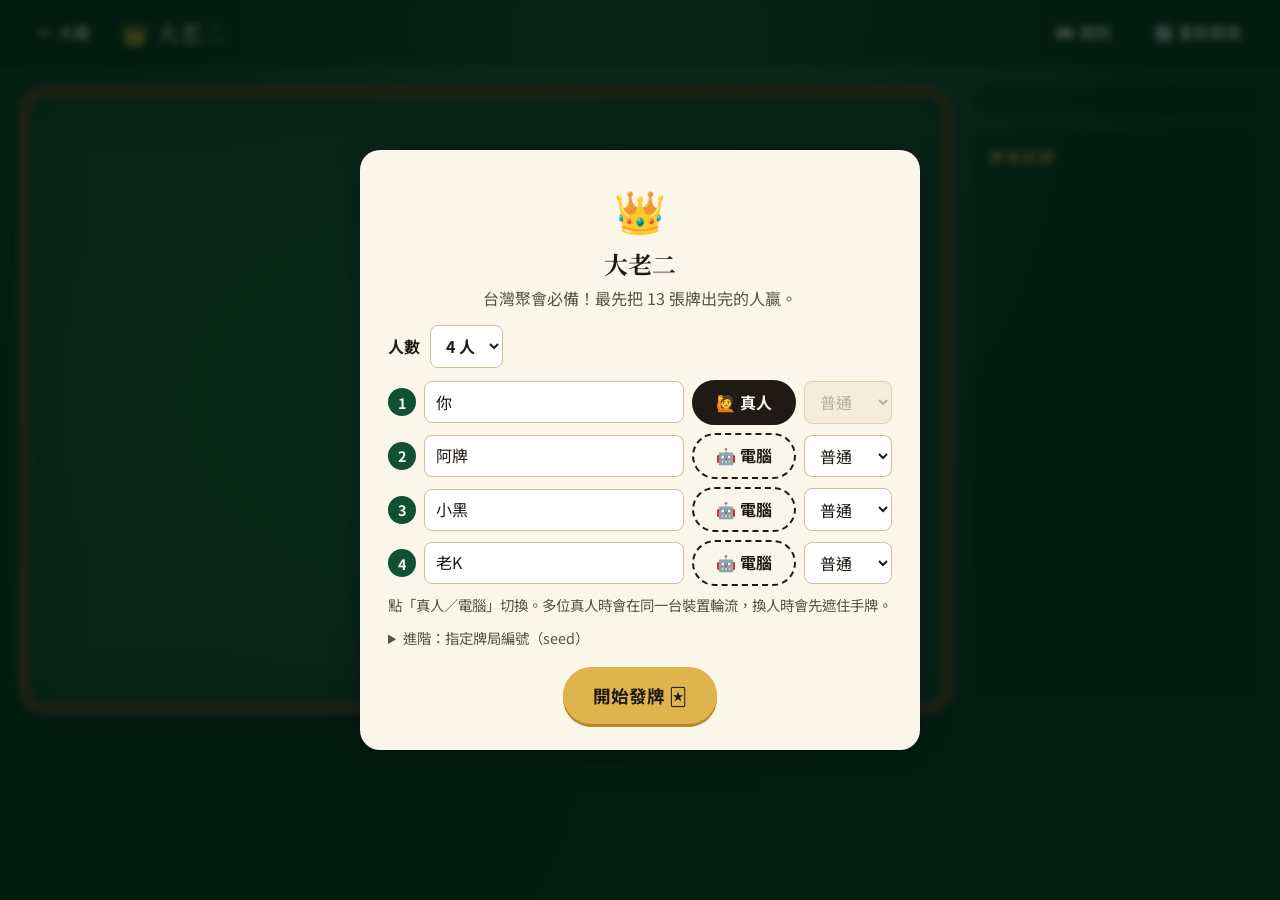
==== games/big-two/index.html @ 9e5118ac "初版" ====
<!DOCTYPE html>
<html lang="zh-Hant-TW">
<head>
  <meta charset="utf-8">
  <meta name="viewport" content="width=device-width, initial-scale=1">
  <title>牌搭子 Card Buddies</title>
  <link rel="icon" href="data:image/svg+xml,<svg xmlns=%22http://www.w3.org/2000/svg%22 viewBox=%220 0 100 100%22><text y=%22.9em%22 font-size=%2290%22>🃏</text></svg>">
  <link rel="stylesheet" href="../../assets/style.css">
</head>
<body class="page-game">
  <div id="app"></div>
  <noscript>這個遊戲需要開啟 JavaScript 才能玩喔！</noscript>

  <!-- 載入順序固定：core → manifest → 本遊戲 rules → 本遊戲 game（見 AGENTS.md） -->
  <script src="../../core/base.js"></script>
  <script src="../../core/rng.js"></script>
  <script src="../../core/cards.js"></script>
  <script src="../../core/table.js"></script>
  <script src="../manifest.js"></script>
  <script src="rules.js"></script>
  <script src="game.js"></script>
</body>
</html>
---- assets/style.css ----
/* =========================================================
 * assets/style.css — 牌搭子 Card Buddies 共用樣式
 * 所有顏色、圓角、陰影都走 :root 變數；新頁面請重用既有 class（見 AGENTS.md）。
 * ========================================================= */
@import url('https://fonts.googleapis.com/css2?family=Noto+Serif+TC:wght@700;900&family=Noto+Sans+TC:wght@400;500;700&display=swap');

:root {
  --felt: #0f5132;
  --felt-dark: #093822;
  --felt-light: #1b6b45;
  --paper: #fbf6ea;
  --paper-2: #f2e9d4;
  --ink: #1f1a14;
  --ink-soft: #5b5246;
  --gold: #e0b44c;
  --gold-dark: #b8892a;
  --red: #c8323c;
  --black: #1d1d24;
  --danger: #ff7a59;
  --ok: #7bd389;
  --radius: 14px;
  --radius-sm: 8px;
  --shadow: 0 10px 30px rgba(0, 0, 0, .25);
  --shadow-sm: 0 2px 6px rgba(0, 0, 0, .25);
  --font: 'Noto Sans TC', 'PingFang TC', 'Microsoft JhengHei', system-ui, sans-serif;
  --font-display: 'Noto Serif TC', 'Songti TC', serif;
  --card-w: 64px;
}

* { box-sizing: border-box; }
html, body { margin: 0; }
body {
  font-family: var(--font);
  color: var(--paper);
  background:
    radial-gradient(ellipse at 50% 0%, var(--felt-light) 0%, transparent 60%),
    radial-gradient(circle at 20% 80%, rgba(0,0,0,.25), transparent 50%),
    var(--felt-dark);
  min-height: 100vh;
  line-height: 1.6;
}
a { color: var(--gold); }
button, input, select { font: inherit; }
[hidden] { display: none !important; }

/* ---------- 按鈕 ---------- */
.btn {
  display: inline-flex; align-items: center; gap: .35em;
  padding: .5em 1.1em; border-radius: 999px; border: 2px solid var(--paper);
  background: transparent; color: var(--paper); cursor: pointer; text-decoration: none;
  font-weight: 700; transition: transform .12s, background .12s, box-shadow .12s;
}
.btn:hover:not(:disabled) { transform: translateY(-1px); background: rgba(255,255,255,.08); }
.btn:focus-visible { outline: 3px solid var(--gold); outline-offset: 2px; }
.btn:disabled { opacity: .4; cursor: not-allowed; }
.btn-primary { background: var(--gold); border-color: var(--gold); color: var(--ink); box-shadow: 0 3px 0 var(--gold-dark); }
.btn-primary:hover:not(:disabled) { background: #ecc463; }
.btn-ghost { border-color: transparent; }
.btn-lg { font-size: 1.1rem; padding: .7em 1.6em; }
.btn-toggle { min-width: 6.5em; justify-content: center; }
.btn-toggle.is-human { background: var(--paper); color: var(--ink); }
.btn-toggle.is-ai { border-style: dashed; }

.input {
  padding: .45em .7em; border-radius: var(--radius-sm); border: 1px solid #cbbf9f;
  background: #fff; color: var(--ink); min-width: 0;
}
.input:disabled { background: var(--paper-2); color: #9a917f; }

.badge {
  display: inline-block; margin-left: .5em; padding: 0 .6em; border-radius: 999px;
  background: rgba(0,0,0,.3); color: var(--paper); font-size: .8rem; font-weight: 700; vertical-align: middle;
}
.badge-warn { background: var(--danger); color: var(--ink); }
.hint { color: var(--ink-soft); font-size: .9rem; margin: .5em 0; }
.link { display: block; text-align: center; margin-top: .8em; color: var(--ink-soft); }

/* =========================================================
 * 大廳
 * ========================================================= */
.lobby { max-width: 1080px; margin: 0 auto; padding: 0 20px 60px; }
.hero { text-align: center; padding: 64px 0 36px; position: relative; }
.hero-fan { display: flex; justify-content: center; margin-bottom: 18px; height: 120px; }
.hero-fan .card { --card-w: 74px; margin: 0 -14px; transform-origin: 50% 120%; box-shadow: var(--shadow); }
.hero-fan .card:nth-child(1) { transform: rotate(-24deg); }
.hero-fan .card:nth-child(2) { transform: rotate(-12deg) translateY(-8px); }
.hero-fan .card:nth-child(3) { transform: translateY(-12px); }
.hero-fan .card:nth-child(4) { transform: rotate(12deg) translateY(-8px); }
.hero-fan .card:nth-child(5) { transform: rotate(24deg); }
.hero h1 { font-family: var(--font-display); font-size: clamp(2.4rem, 6vw, 3.8rem); margin: 0; letter-spacing: .06em; }
.hero h1 small { display: block; font-family: var(--font); font-size: .35em; letter-spacing: .3em; color: var(--gold); font-weight: 700; }
.hero p { font-size: 1.15rem; color: #dfe9dd; margin: .6em 0 0; }

.section-title { font-family: var(--font-display); font-size: 1.5rem; margin: 48px 0 18px; display: flex; align-items: center; gap: .5em; }
.section-title::before { content: '♠'; color: var(--gold); }

.game-grid { display: grid; grid-template-columns: repeat(auto-fill, minmax(290px, 1fr)); gap: 22px; }
.game-card {
  position: relative; background: var(--paper); color: var(--ink); border-radius: var(--radius);
  padding: 22px 22px 20px; box-shadow: var(--shadow); display: flex; flex-direction: column;
  border: 1px solid #fff; transition: transform .18s, box-shadow .18s; text-decoration: none;
}
.game-card::after { /* 牌角花色 */
  content: attr(data-suit); position: absolute; right: 16px; top: 12px; font-size: 1.6rem; color: var(--red); opacity: .8;
}
.game-card:hover { transform: translateY(-4px) rotate(-.4deg); box-shadow: 0 18px 40px rgba(0,0,0,.35); }
.game-emoji { font-size: 2.6rem; line-height: 1; }
.game-card h3 { font-family: var(--font-display); font-size: 1.6rem; margin: .35em 0 0; }
.game-card h3 small { font-family: var(--font); font-size: .85rem; color: var(--ink-soft); margin-left: .5em; font-weight: 500; }
.game-card p { margin: .4em 0 .9em; color: var(--ink-soft); flex: 1; }
.meta-row { display: flex; flex-wrap: wrap; gap: 6px; margin-bottom: 14px; }
.chip { font-size: .8rem; padding: .15em .7em; border-radius: 999px; background: var(--paper-2); color: var(--ink); }
.chip-tag { background: transparent; border: 1px solid #d8cba9; }
.game-card .btn { align-self: flex-start; }
.game-card .btn-primary { box-shadow: 0 3px 0 var(--gold-dark); }
.game-card.is-soon { opacity: .55; border-style: dashed; background: transparent; color: var(--paper); box-shadow: none; border: 2px dashed rgba(255,255,255,.4); justify-content: center; align-items: center; text-align: center; min-height: 220px; }
.game-card.is-soon::after { content: none; }
.game-card.is-soon p { color: var(--paper); flex: 0; }

.steps { display: grid; grid-template-columns: repeat(auto-fit, minmax(220px, 1fr)); gap: 16px; padding: 0; margin: 0; list-style: none; counter-reset: s; }
.steps li { background: rgba(0,0,0,.22); border-radius: var(--radius); padding: 18px 20px; counter-increment: s; border: 1px solid rgba(255,255,255,.08); }
.steps li::before { content: counter(s); display: inline-grid; place-items: center; width: 28px; height: 28px; border-radius: 50%; background: var(--gold); color: var(--ink); font-weight: 900; margin-right: .5em; }
.steps b { font-size: 1.05rem; }
.steps p { margin: .4em 0 0; color: #d3dfd2; font-size: .95rem; }

.footer { text-align: center; color: #a9c2ae; font-size: .9rem; margin-top: 60px; }

/* =========================================================
 * 牌桌頁
 * ========================================================= */
.topbar {
  display: flex; align-items: center; gap: 12px; padding: 10px 18px;
  background: rgba(0,0,0,.28); border-bottom: 1px solid rgba(255,255,255,.08); position: sticky; top: 0; z-index: 5;
  backdrop-filter: blur(6px);
}
.topbar-title { white-space: nowrap; min-width: 0; font-family: var(--font-display); font-size: 1.35rem; margin: 0; flex: 1; display: flex; align-items: center; gap: .4em; }
.topbar-actions { display: flex; gap: 4px; }

.table-layout { display: grid; grid-template-columns: minmax(0, 1fr) 290px; gap: 18px; padding: 18px; max-width: 1400px; margin: 0 auto; }
.table-layout > * { min-width: 0; }
.stage {
  min-height: 70vh; border-radius: 28px; padding: 22px; position: relative;
  background: radial-gradient(ellipse at center, var(--felt-light), var(--felt) 70%);
  box-shadow: inset 0 0 0 10px #6b3f1d, inset 0 0 0 12px #8a5a2b, inset 0 0 60px rgba(0,0,0,.45), var(--shadow);
  display: flex; flex-direction: column; gap: 18px;
}
.stage > * { position: relative; }
.stage-cover { margin: auto; font-size: 6rem; opacity: .35; }

.sidebar { display: flex; flex-direction: column; gap: 14px; }
.panel { background: rgba(0,0,0,.25); border-radius: var(--radius); padding: 14px 16px; border: 1px solid rgba(255,255,255,.07); }
.panel h2 { font-size: .95rem; margin: 0 0 8px; color: var(--gold); letter-spacing: .1em; }
.player-chip { display: flex; align-items: center; gap: 8px; padding: 6px 8px; border-radius: var(--radius-sm); }
.player-chip.is-turn { background: rgba(224,180,76,.22); box-shadow: inset 3px 0 0 var(--gold); }
.player-name { flex: 1; font-weight: 500; }
.player-name small { color: #a9c2ae; }
.player-sum { font-size: .85rem; color: #d3dfd2; white-space: nowrap; }
.log-panel { flex: 1; min-height: 200px; display: flex; flex-direction: column; }
.log-list { margin: 0; padding: 0 0 0 1.2em; overflow-y: auto; max-height: 48vh; font-size: .88rem; color: #dfe9dd; }
.log-list li { padding: 2px 0; }
.log-list li:last-child { color: var(--gold); font-weight: 700; }
.seed { font-size: .8rem; color: #8fae98; margin: 0; text-align: center; }

/* 牌桌區塊 */
.zone-label, .opp-name, .pile-label { font-weight: 700; margin-bottom: 8px; display: flex; align-items: center; flex-wrap: wrap; gap: 2px; }
.round-banner { align-self: center; background: rgba(0,0,0,.3); padding: .2em 1.2em; border-radius: 999px; font-size: .9rem; }
.zone-dealer { align-self: center; text-align: center; }
.zone-dealer .zone-label { justify-content: center; }

.opponents { display: flex; flex-wrap: wrap; gap: 12px; justify-content: center; }
.opp { background: rgba(0,0,0,.2); border-radius: var(--radius); padding: 10px 12px; min-width: 160px; max-width: 100%; border: 2px solid transparent; }
.opp.is-turn, .seat.is-turn, .my-hand.is-turn { border-color: var(--gold); box-shadow: 0 0 0 4px rgba(224,180,76,.2), 0 0 24px rgba(224,180,76,.25); }
.opp.is-danger .badge { background: var(--danger); color: var(--ink); }

.pile { margin: auto; text-align: center; min-height: 140px; display: flex; flex-direction: column; justify-content: center; align-items: center; }
.pile-empty { font-size: 1.1rem; color: #cfe0d2; border: 2px dashed rgba(255,255,255,.3); border-radius: var(--radius); padding: 28px 40px; }

.my-hand { background: rgba(0,0,0,.18); border-radius: var(--radius); padding: 12px 14px 16px; border: 2px solid transparent; }

.seat-grid { display: grid; grid-template-columns: repeat(auto-fit, minmax(200px, 1fr)); gap: 14px; }
.seat { background: rgba(0,0,0,.2); border-radius: var(--radius); padding: 12px; border: 2px solid transparent; display: flex; flex-direction: column; gap: 8px; }
.seat.is-bust { opacity: .6; }
.seat-head, .seat-foot { display: flex; justify-content: space-between; align-items: center; gap: 6px; }
.seat-foot { font-size: .88rem; color: #d3dfd2; }
.seat-status { font-weight: 700; color: var(--gold); }

.action-bar { margin-top: auto; display: flex; flex-wrap: wrap; align-items: center; justify-content: center; gap: 10px; min-height: 48px; }
.turn-tip { font-weight: 700; padding: .3em .9em; border-radius: 999px; background: rgba(0,0,0,.3); }
.turn-tip.is-warn { background: var(--danger); color: var(--ink); }
.hint-pop { background: var(--paper); color: var(--ink); padding: .3em .9em; border-radius: 999px; font-weight: 700; animation: pop .25s ease-out; }
@keyframes pop { from { transform: scale(.7); opacity: 0; } }

/* 排七 */
.sevens-board { display: flex; flex-direction: column; gap: 6px; align-self: center; background: rgba(0,0,0,.15); padding: 12px; border-radius: var(--radius); max-width: 100%; overflow-x: auto; }
.sevens-row { display: flex; gap: 4px; align-items: center; }
.sevens-suit { width: 28px; font-size: 1.5rem; text-align: center; color: var(--paper); }
.sevens-suit.red { color: #ff8b8b; }
.card-slot { background: transparent !important; border: 1.5px dashed rgba(255,255,255,.25) !important; color: rgba(255,255,255,.35); display: grid; place-items: center; font-weight: 700; box-shadow: none !important; }
.card-slot.is-seven { border-color: rgba(224,180,76,.7) !important; color: var(--gold); }
.covered-strip { display: flex; align-items: center; gap: 8px; font-size: .9rem; }
.reveal { background: rgba(0,0,0,.25); border-radius: var(--radius); padding: 12px 16px; }
.reveal h3 { margin: 0 0 8px; font-size: 1rem; color: var(--gold); }
.reveal-row { display: flex; align-items: center; gap: 10px; margin: 6px 0; flex-wrap: wrap; }

/* =========================================================
 * 撲克牌
 * ========================================================= */
.card {
  --w: var(--card-w);
  width: var(--w); height: calc(var(--w) * 1.4); border-radius: calc(var(--w) * .12);
  background: linear-gradient(160deg, #fff, var(--paper) 80%);
  box-shadow: var(--shadow-sm); position: relative; flex: none; user-select: none;
  border: 1px solid #d9cfb8; transition: transform .12s, box-shadow .12s, opacity .12s;
}
.card-sm { --w: 38px; }
.card-md { --w: 56px; }
.card-lg { --w: 68px; }
.card-red { color: var(--red); }
.card-black { color: var(--black); }
.card-corner { position: absolute; display: flex; flex-direction: column; align-items: center; line-height: 1; font-size: calc(var(--w) * .26); }
.card-corner b { font-weight: 900; letter-spacing: -.05em; }
.card-corner i { font-style: normal; font-size: .85em; }
.card-corner.tl { top: 6%; left: 8%; }
.card-corner.br { bottom: 6%; right: 8%; transform: rotate(180deg); }
.card-pip { position: absolute; inset: 0; display: grid; place-items: center; font-size: calc(var(--w) * .55); }
.card-sm .card-corner.br { display: none; }
.card-sm .card-pip { font-size: calc(var(--w) * .5); top: 25%; }
.card-back {
  background:
    repeating-linear-gradient(45deg, rgba(255,255,255,.13) 0 4px, transparent 4px 8px),
    linear-gradient(135deg, #8e1f2b, #b8323f);
  border: 3px solid #fff;
}
.card.is-clickable { cursor: pointer; }
.card.is-clickable:hover { transform: translateY(-8px); }
.card.is-clickable:focus-visible { outline: 3px solid var(--gold); outline-offset: 2px; }
.card.is-selected { transform: translateY(-18px); box-shadow: 0 0 0 3px var(--gold), 0 10px 18px rgba(0,0,0,.35); }
.card.is-playable { box-shadow: 0 0 0 3px var(--ok), 0 0 16px rgba(123,211,137,.6); }
.card.is-dim { filter: brightness(.62) saturate(.5); }

.card-row { display: flex; gap: 6px; flex-wrap: wrap; align-items: flex-end; }
.card-row-tight { gap: 0; flex-wrap: nowrap; }
.card-row-tight .card + .card { margin-left: calc(var(--w) * -.55); }
.card-row-fan { flex-wrap: nowrap; padding-top: 22px; overflow-x: auto; padding-bottom: 4px; }
.card-row-fan .card + .card { margin-left: calc(var(--w) * -.38); }
.zone-dealer .card-row, .pile .card-row, .seat .card-row { justify-content: center; }

/* =========================================================
 * 覆蓋視窗
 * ========================================================= */
.overlay { position: fixed; inset: 0; background: rgba(5, 25, 15, .78); display: grid; place-items: center; z-index: 20; padding: 18px; backdrop-filter: blur(3px); }
.modal { background: var(--paper); color: var(--ink); border-radius: 20px; padding: 26px 28px; width: min(560px, 100%); max-height: 92vh; overflow-y: auto; box-shadow: var(--shadow); animation: pop .2s ease-out; }
.modal h2 { font-family: var(--font-display); margin: .1em 0; }
.modal-head { text-align: center; margin-bottom: 14px; }
.modal-head p { margin: 0; color: var(--ink-soft); }
.modal-emoji { font-size: 2.6rem; }
.modal .btn { border-color: var(--ink); color: var(--ink); }
.modal .btn-primary { border-color: var(--gold); }
.modal .btn-ghost { border-color: transparent; }
.modal .btn-toggle.is-human { background: var(--ink); color: var(--paper); }
.modal-actions { display: flex; justify-content: center; gap: 10px; margin-top: 18px; flex-wrap: wrap; }
.field { display: flex; align-items: center; gap: 10px; margin-bottom: 12px; font-weight: 700; }
.field-adv { margin-top: 10px; font-size: .9rem; }
.field-adv summary { cursor: pointer; color: var(--ink-soft); }
.field-adv .input { width: 100%; margin-top: 8px; }
.seat-list { display: flex; flex-direction: column; gap: 8px; }
.seat-row { display: grid; grid-template-columns: 28px 1fr auto 88px; gap: 8px; align-items: center; }
.seat-no { width: 28px; height: 28px; border-radius: 50%; background: var(--felt); color: var(--paper); display: grid; place-items: center; font-weight: 700; font-size: .9rem; }
.modal-handoff { text-align: center; }
.handoff-lock, .result-trophy { font-size: 3.4rem; }
.ranking { padding: 0; list-style: none; counter-reset: r; margin: 14px 0 0; }
.ranking li { counter-increment: r; display: flex; justify-content: space-between; padding: 10px 14px; border-radius: var(--radius-sm); background: var(--paper-2); margin-bottom: 6px; }
.ranking li::before { content: counter(r); font-weight: 900; margin-right: 10px; color: var(--ink-soft); }
.ranking li span:first-of-type { flex: 1; }
.ranking li.is-first { background: var(--gold); font-weight: 700; }
.rank-score { font-weight: 700; }
.rule-list { padding-left: 1.2em; }
.rule-list li { margin-bottom: .5em; }

/* =========================================================
 * 手機
 * ========================================================= */
@media (max-width: 860px) {
  .table-layout { grid-template-columns: minmax(0, 1fr); padding: 10px; }
  .stage { padding: 16px 12px; border-radius: 18px; min-height: 60vh; }
  .log-list { max-height: 30vh; }
  .card-lg { --w: 52px; }
  .card-md { --w: 46px; }
  .card-sm { --w: 30px; }
  .topbar { padding: 8px 10px; gap: 4px; }
  .topbar-title { font-size: 1.1rem; }
  .topbar .btn { padding: .4em .5em; font-size: .85rem; }
  .opp { min-width: 0; flex: 1 1 140px; overflow: hidden; }
  .card-row-fan .card + .card { margin-left: calc(var(--w) * -.52); }
  .seat-row { grid-template-columns: 24px 1fr auto; }
  .seat-row select { grid-column: 2 / 4; }
}
@media (prefers-reduced-motion: reduce) { * { transition: none !important; animation: none !important; } }
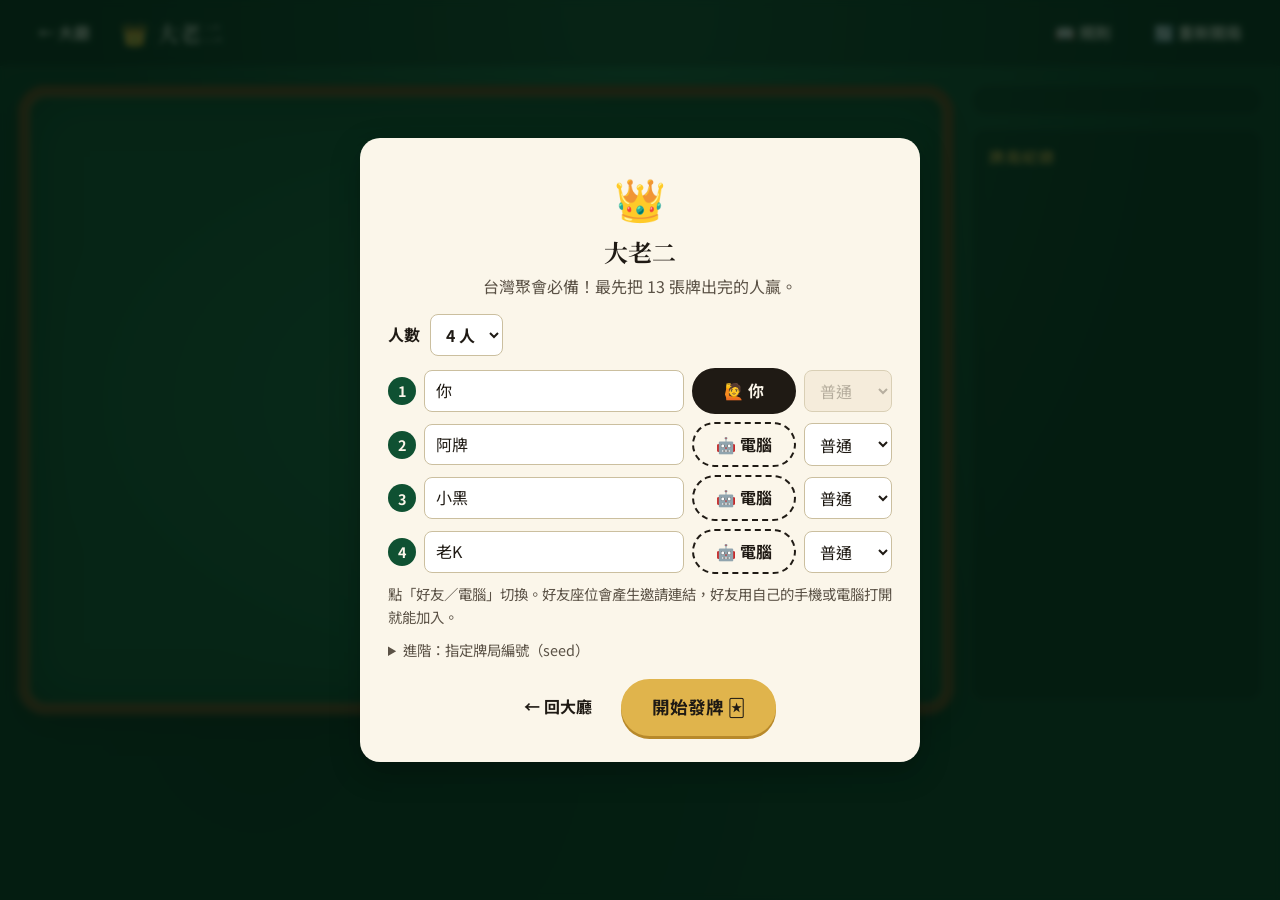
==== commit a3c97d7e: "介面微調、邀請好友功能" ====
--- a/games/big-two/index.html
+++ b/games/big-two/index.html
@@ -15,6 +15,7 @@
   <script src="../../core/base.js"></script>
   <script src="../../core/rng.js"></script>
   <script src="../../core/cards.js"></script>
+  <script src="../../core/net.js"></script>
   <script src="../../core/table.js"></script>
   <script src="../manifest.js"></script>
   <script src="rules.js"></script>
--- a/assets/style.css
+++ b/assets/style.css
@@ -106,9 +106,9 @@
 .game-card:hover { transform: translateY(-4px) rotate(-.4deg); box-shadow: 0 18px 40px rgba(0,0,0,.35); }
 .game-emoji { font-size: 2.6rem; line-height: 1; }
 .game-card h3 { font-family: var(--font-display); font-size: 1.6rem; margin: .35em 0 0; }
-.game-card h3 small { font-family: var(--font); font-size: .85rem; color: var(--ink-soft); margin-left: .5em; font-weight: 500; }
 .game-card p { margin: .4em 0 .9em; color: var(--ink-soft); flex: 1; }
-.meta-row { display: flex; flex-wrap: wrap; gap: 6px; margin-bottom: 14px; }
+.meta-row { display: flex; flex-wrap: wrap; gap: 6px; margin-bottom: 8px; }
+.tag-row { margin-bottom: 14px; }
 .chip { font-size: .8rem; padding: .15em .7em; border-radius: 999px; background: var(--paper-2); color: var(--ink); }
 .chip-tag { background: transparent; border: 1px solid #d8cba9; }
 .game-card .btn { align-self: flex-start; }
@@ -145,7 +145,6 @@
   display: flex; flex-direction: column; gap: 18px;
 }
 .stage > * { position: relative; }
-.stage-cover { margin: auto; font-size: 6rem; opacity: .35; }
 
 .sidebar { display: flex; flex-direction: column; gap: 14px; }
 .panel { background: rgba(0,0,0,.25); border-radius: var(--radius); padding: 14px 16px; border: 1px solid rgba(255,255,255,.07); }
@@ -266,8 +265,13 @@
 .seat-list { display: flex; flex-direction: column; gap: 8px; }
 .seat-row { display: grid; grid-template-columns: 28px 1fr auto 88px; gap: 8px; align-items: center; }
 .seat-no { width: 28px; height: 28px; border-radius: 50%; background: var(--felt); color: var(--paper); display: grid; place-items: center; font-weight: 700; font-size: .9rem; }
-.modal-handoff { text-align: center; }
-.handoff-lock, .result-trophy { font-size: 3.4rem; }
+.modal-center { text-align: center; }
+.modal-icon, .result-trophy { font-size: 3.4rem; }
+.invite-box { margin-top: 12px; padding: 12px 14px; border-radius: var(--radius-sm); background: var(--paper-2); }
+.invite-title { margin: 0 0 8px; font-weight: 700; }
+.invite-row { display: flex; flex-wrap: wrap; gap: 8px; }
+.invite-row .input { flex: 1 1 200px; }
+.invite-box .hint { margin-bottom: 0; }
 .ranking { padding: 0; list-style: none; counter-reset: r; margin: 14px 0 0; }
 .ranking li { counter-increment: r; display: flex; justify-content: space-between; padding: 10px 14px; border-radius: var(--radius-sm); background: var(--paper-2); margin-bottom: 6px; }
 .ranking li::before { content: counter(r); font-weight: 900; margin-right: 10px; color: var(--ink-soft); }
